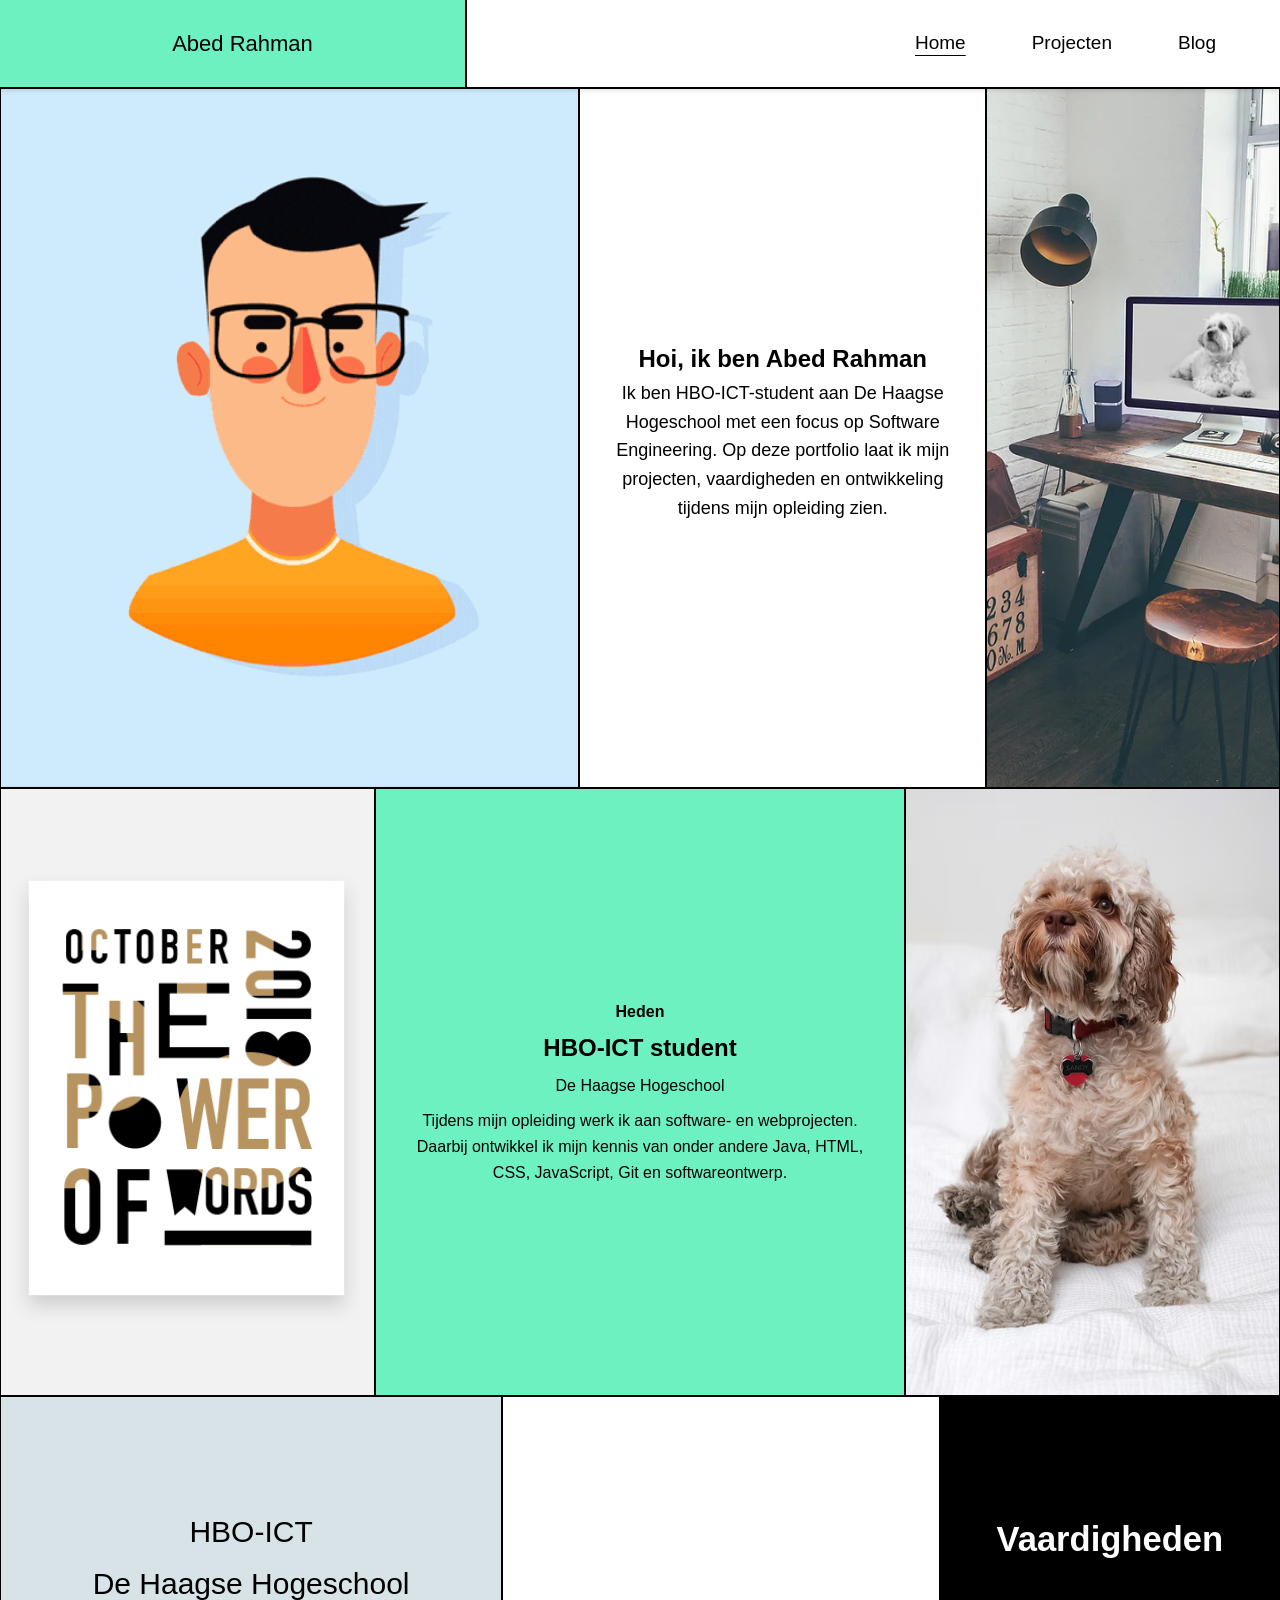
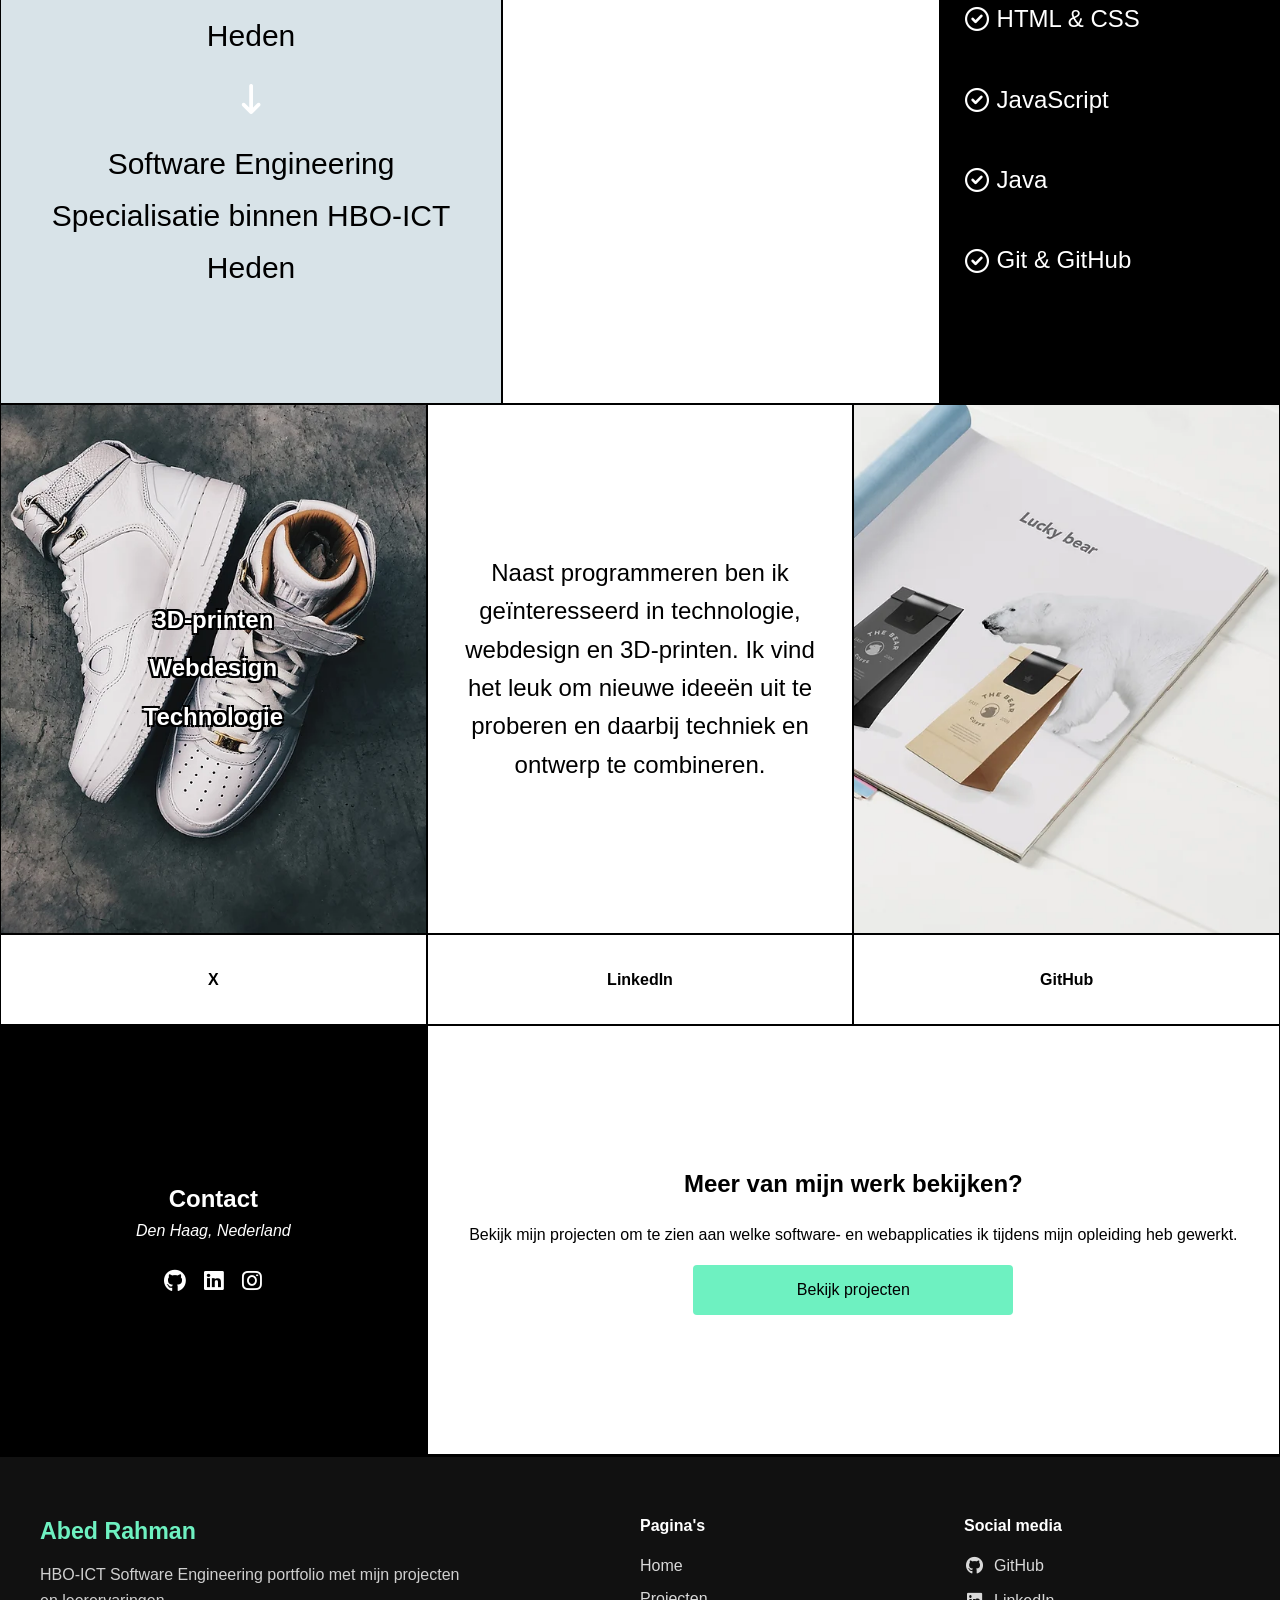
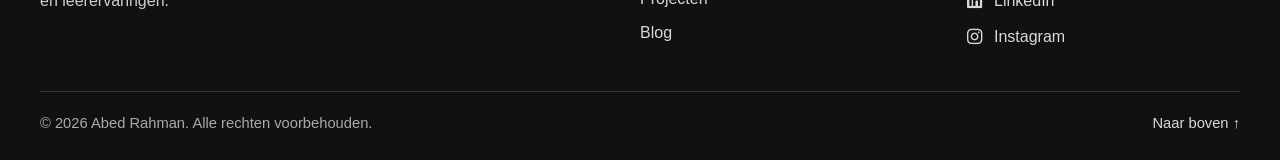
==== index.html @ 831e6f04 "projecten toegevoegd, css aanpassen" ====
<!DOCTYPE html>
<html lang="nl">
<head>
    <meta charset="utf-8">
    <meta name="viewport" content="width=device-width, initial-scale=1.0">
    <meta name="description" content="Portfolio van HBO-ICT Software Engineering student Abed Rahman">
    <link href="assets/style.css" rel="stylesheet">
    <link href="https://cdnjs.cloudflare.com/ajax/libs/font-awesome/6.0.0/css/all.min.css" rel="stylesheet">
    <link href="img/letter-a.png" rel="icon" type="image/png">
    <title>Abed Rahman | Portfolio</title>
</head>
<body id="top">
<header>
    <nav class="topnav" id="myTopnav">
        <div class="home">
            <a aria-label="Homepagina van Abed Rahman" class="active" href="index.html">Abed Rahman</a>
        </div>
        <div class="nav-links" id="main-navigation">
            <a aria-current="page" href="index.html">Home</a>
            
            <a href="projects.html">Projecten</a>
            <a href="blog.html">Blog</a>
        </div>
        <button aria-controls="main-navigation" aria-expanded="false" aria-label="Navigatiemenu openen" class="icon" type="button">
            <i class="fa fa-bars" aria-hidden="true"></i>
        </button>
    </nav>
</header>

<main>
    <section class="box-container">
        <div class="box box1">
            <img class="box-image" alt="Geanimeerde profielfoto van Abed Rahman" src="img/cv-main-photo.gif">
        </div>
        <div class="box box2">
            <div class="intro-text">
                <h1>Hoi, ik ben Abed Rahman</h1>
                <p class="text-cv">Ik ben HBO-ICT-student aan De Haagse Hogeschool met een focus op Software Engineering. Op deze portfolio laat ik mijn projecten, vaardigheden en ontwikkeling tijdens mijn opleiding zien.</p>
            </div>
        </div>
        <div class="box box3">
            <img class="box-image" alt="Werkplek met bureau en computer" src="img/deskcv.webp">
        </div>
    </section>

    <section class="box-container">
        <h2 class="visually-hidden">Studie en ervaring</h2>
        <div class="box box4">
            <img class="box-image" alt="Geanimeerde visual van mijn portfolio" src="img/gifcv.gif">
        </div>
        <article class="box box5">
            <div class="experience-content">
                <div class="box5-experience">
                    <div class="box5-experience-content">
                        <p class="experience-year">Heden</p>
                        <h2>HBO-ICT student</h2>
                        <p class="experience-company">De Haagse Hogeschool</p>
                        <p>Tijdens mijn opleiding werk ik aan software- en webprojecten. Daarbij ontwikkel ik mijn kennis van onder andere Java, HTML, CSS, JavaScript, Git en softwareontwerp.</p>
                    </div>
                </div>
            </div>
        </article>
        <div class="box box6">
            <img class="box-image" alt="Foto van een auto" src="img/hondcv.avif">
        </div>
    </section>

    <section class="box-container">
        <div class="box box7">
            <div class="education-content">
                <div class="education-item">
                    <span class="degree">HBO-ICT</span>
                    <span class="university">De Haagse Hogeschool</span>
                    <span class="date">Heden</span>
                </div>
                <div class="education-arrow">
                    <i class="fa-solid fa-arrow-down-long" aria-hidden="true"></i>
                </div>
                <div class="education-item">
                    <span class="degree">Software Engineering</span>
                    <span class="university">Specialisatie binnen HBO-ICT</span>
                    <span class="date">Heden</span>
                </div>
            </div>
        </div>
        <div class="box box8">
            <div class="parallax-image"></div>
        </div>
        <div class="box box9" id="Skills">
            <div class="skills-content">
                <h2 class="h1skills">Vaardigheden</h2>
                <span class="icon-text"><i class="fa-regular fa-circle-check" aria-hidden="true"></i><span>HTML &amp; CSS</span></span>
                <span class="icon-text"><i class="fa-regular fa-circle-check" aria-hidden="true"></i><span>JavaScript</span></span>
                <span class="icon-text"><i class="fa-regular fa-circle-check" aria-hidden="true"></i><span>Java</span></span>
                <span class="icon-text"><i class="fa-regular fa-circle-check" aria-hidden="true"></i><span>Git &amp; GitHub</span></span>
            </div>
        </div>
    </section>

    <section class="box-container">
        <h2 class="visually-hidden">Interesses</h2>
        <div class="box box10">
            <img class="box-image" alt="Foto van een sneaker" src="img/airforcecv2.jpg">
            <div class="Hobby-overlay">
                <div class="Hobby">3D-printen</div>
                <div class="Hobby">Webdesign</div>
                <div class="Hobby">Technologie</div>
            </div>
        </div>
        <div class="box box11" id="Interesses">
            <div class="portfolio-content">
                <div class="contact-box">
                    <p>Naast programmeren ben ik geïnteresseerd in technologie, webdesign en 3D-printen. Ik vind het leuk om nieuwe ideeën uit te proberen en daarbij techniek en ontwerp te combineren.</p>
                </div>
            </div>
        </div>
        <div class="box box12">
            <img class="box-image" alt="Illustratie van een beer" src="img/luckybearcv.webp">
        </div>
    </section>

    <nav class="box-container social-boxes" aria-label="Social media">
        <a aria-label="X-profiel" class="box box13" href="https://x.com/">X</a>
        <a aria-label="LinkedIn-profiel" class="box box14" href="https://linkedin.com/">LinkedIn</a>
        <a aria-label="GitHub-profiel" class="box box15" href="https://github.com/">GitHub</a>
    </nav>

    <section class="box-container" id="Contact">
        <h2 class="visually-hidden">Contact</h2>
        <div class="box box16">
            <div class="contact-info">
                <h2>Contact</h2>
                <address>
                    Den Haag, Nederland
                </address>
                <div class="social-icons">
                    <a aria-label="GitHub" href="https://github.com/"><i class="fab fa-github" aria-hidden="true"></i></a>
                    <a aria-label="LinkedIn" href="https://linkedin.com/"><i class="fab fa-linkedin" aria-hidden="true"></i></a>
                    <a aria-label="Instagram" href="https://instagram.com/"><i class="fab fa-instagram" aria-hidden="true"></i></a>
                </div>
            </div>
        </div>
        <div class="box box17">
            <div class="contact-cta">
                <h2>Meer van mijn werk bekijken?</h2>
                <p>Bekijk mijn projecten om te zien aan welke software- en webapplicaties ik tijdens mijn opleiding heb gewerkt.</p>
                <a class="submit-btn contact-link" href="projects.html">Bekijk projecten</a>
            </div>
        </div>
    </section>
</main>

<button aria-label="Naar boven" class="back-to-top">
    <i class="fas fa-arrow-up" aria-hidden="true"></i>
</button>

<footer class="site-footer">
    <div class="footer-inner">
        <div class="footer-brand">
            <a class="footer-logo" href="index.html">Abed Rahman</a>
            <p>HBO-ICT Software Engineering portfolio met mijn projecten en leerervaringen.</p>
        </div>
        <nav class="footer-nav" aria-label="Footernavigatie">
            <h2>Pagina's</h2>
            <ul>
                <li><a href="index.html">Home</a></li>
                
                <li><a href="projects.html">Projecten</a></li>
                <li><a href="blog.html">Blog</a></li>
            </ul>
        </nav>
        <div class="footer-social">
            <h2>Social media</h2>
            <div class="footer-social-links">
                <a href="https://github.com/" target="_blank" rel="noopener noreferrer" aria-label="GitHub"><i class="fab fa-github" aria-hidden="true"></i><span>GitHub</span></a>
                <a href="https://linkedin.com/" target="_blank" rel="noopener noreferrer" aria-label="LinkedIn"><i class="fab fa-linkedin" aria-hidden="true"></i><span>LinkedIn</span></a>
                <a href="https://instagram.com/" target="_blank" rel="noopener noreferrer" aria-label="Instagram"><i class="fab fa-instagram" aria-hidden="true"></i><span>Instagram</span></a>
            </div>
        </div>
    </div>
    <div class="footer-bottom">
        <p>© 2026 Abed Rahman. Alle rechten voorbehouden.</p>
        <a href="#top">Naar boven ↑</a>
    </div>
</footer>

<script src="assets/js/cv.js"></script>
</body>
</html>
---- assets/style.css ----
/* Basis lijn 16
2. navigatie lijn 81
3. box layout lijn 153 
4. Homepage onderdelen lijn 296
5. Projecten lijn 491
6. Blog lijn 592
7. Terug naar boven lijn 636
8. Footer lijn 651
9. Responsive - laptops lijn 754
10. Responsive - klein desktop/tablet lijn 863
11. Responsive - tablet lijn 783
12. Responsive - telefoons lijn 960
*/


/* Basis */
:root {
    --accent: #6ef1c1;
    --accent-hover: #5dd1a5;
    --black: #000;
    --white: #fff;
    --light-gray: #f5f5f5;
    --blue-gray: #d8e3e8;
    --footer-bg: #111;
}

* {
    box-sizing: border-box;
    margin: 0;
    padding: 0;
}

html {
    scroll-behavior: smooth;
}

body {
    width: 100%;
    min-width: 0;
    max-width: 100%;
    overflow-x: hidden;
    font-family: Arial, Helvetica, sans-serif;
    line-height: 1.6;
    color: var(--black);
}

main {
    max-width: 100%;
    padding-top: 75px;
}

img,
video,
iframe,
svg {
    max-width: 100%;
}

p,
h1,
h2,
h3,
a,
span,
li {
    overflow-wrap: anywhere;
}

.visually-hidden {
    position: absolute;
    width: 1px;
    height: 1px;
    padding: 0;
    margin: -1px;
    overflow: hidden;
    clip: rect(0, 0, 0, 0);
    white-space: nowrap;
    border: 0;
}

/* 2. Navigatie */

.topnav {
    position: fixed;
    z-index: 1000;
    display: flex;
    align-items: center;
    width: 100%;
    max-width: 100%;
    padding-right: 31px;
    background-color: var(--white);
    border-bottom: 2px solid var(--black);
    box-shadow: 0 2px 4px rgb(0 0 0 / 10%);
    transition: transform 0.3s ease-in-out;
}

.nav-hidden {
    transform: translateY(-100%);
}

.home {
    display: flex;
    align-items: center;
    justify-content: center;
    width: 467px;
    height: 100%;
    padding: 26px 23px;
    background-color: var(--accent);
    border-right: 2px solid var(--black);
    font-size: 22px;
}

.home a {
    padding-left: 20px;
    color: var(--black);
    text-decoration: none;
}

.nav-links {
    display: flex;
    align-items: center;
    min-width: 0;
    margin-left: auto;
}

.nav-links a {
    padding: 28px 33px;
    color: var(--black);
    font-size: 19px;
    text-decoration: none;
    transition: background-color 0.3s ease;
}

.nav-links a:hover {
    background-color: #ddd;
}

.topnav a[aria-current="page"] {
    text-decoration: underline;
    text-underline-offset: 6px;
}

.icon {
    display: none;
    padding: 14px 20px;
    background: transparent;
    border: 0;
    color: var(--black);
    cursor: pointer;
    font-size: 20px;
}

/* 3. Box-layout homepage */

.box-container {
    display: flex;
    width: 100%;
    max-width: 100%;
    margin: 0;
    padding: 0;
}

.box-container > * {
    min-width: 0;
}

.box {
    display: flex;
    align-items: center;
    justify-content: center;
    overflow: hidden;
    padding: 0;
    border: 1px solid var(--black);
    font-size: 16px;
}

.box-image {
    display: block;
    width: 100%;
    height: 100%;
    object-fit: cover;
}

.box1 {
    width: 77%;
    height: 713px;
}

.box2 {
    width: 54%;
    height: 713px;
    flex-direction: column;
    text-align: center;
    background-color: var(--white);
}

.box3 {
    width: 39%;
    height: 713px;
}

.box4 {
    width: 39%;
    height: 608px;
}

.box5 {
    width: 55%;
    height: 608px;
    margin: 0;
    background-color: var(--accent);
}

.box6 {
    width: 39%;
    height: 608px;
}

.box7 {
    width: 62%;
    height: 608px;
    background-color: var(--blue-gray);
}

.box8 {
    position: relative;
    width: 54%;
    height: 608px;
    background-color: transparent;
}

.box9 {
    width: 42%;
    height: 608px;
    background-color: var(--black);
}

.box10,
.box11,
.box12 {
    width: 34%;
    height: 530px;
}

.box10 {
    position: relative;
}

.box11,
.box14,
.box15,
.box17 {
    background-color: var(--white);
}

.box13,
.box14,
.box15 {
    width: 34%;
    height: 91px;
    color: var(--black);
    cursor: pointer;
    font-weight: 700;
    text-decoration: none;
    transition: background-color 0.3s ease;
}

.box13:hover,
.box14:hover,
.box15:hover {
    background-color: #f0f0f0;
}

.box16 {
    width: 34%;
    height: 430px;
    background-color: var(--black);
    color: var(--white);
}

.box17 {
    width: 68%;
    height: 430px;
}

.intro-text {
    width: 100%;
    padding: 24px;
    text-align: center;
}

.text-cv {
    font-size: 1.125rem;
}

/* 4. Homepage onderdelen*/

.experience-content {
    width: 100%;
    height: 100%;
}

.box5-experience {
    display: flex;
    align-items: center;
    justify-content: center;
    width: 100%;
    height: 100%;
    text-align: center;
}

.box5-experience-content {
    display: flex;
    flex-direction: column;
    justify-content: center;
    width: 100%;
    height: 100%;
    padding: 32px;
}

.experience-year {
    margin-bottom: 5px;
    font-size: 20px;
    font-weight: 700;
}

.box5-experience-content h2 {
    margin-bottom: 5px;
    font-size: 24px;
}

.experience-company {
    margin-bottom: 10px;
    font-size: 18px;
}

.box5-experience-content p {
    font-size: 16px;
}

.education-content {
    display: flex;
    flex-direction: column;
    align-items: center;
    gap: 16px;
    padding: 24px;
    font-size: 30px;
}

.education-item {
    display: flex;
    flex-direction: column;
    gap: 4px;
    color: var(--black);
    text-align: center;
}

.education-arrow {
    color: var(--white);
    font-size: 30px;
}

.parallax-image {
    position: absolute;
    inset: 0;
    width: 100%;
    height: 100%;
    background-image: url("https://static.wixstatic.com/media/dc5d5711b3924fa697781873af51c84b.jpg/v1/fill/w_640,h_1554,al_c,q_85,usm_0.66_1.00_0.01,enc_avif,quality_auto/dc5d5711b3924fa697781873af51c84b.jpg");
    background-position: center;
    background-size: cover;
    background-repeat: no-repeat;
    background-attachment: fixed;
}

.skills-content {
    display: flex;
    flex-direction: column;
    align-items: flex-start;
    justify-content: center;
    gap: 42px;
    width: min(calc(100% - 48px), 360px);
    margin: 0 auto;
    color: var(--white);
    font-size: 24px;
}

.h1skills {
    width: 100%;
    color: var(--white);
    font-size: clamp(2rem, 2.7vw, 3rem);
    line-height: 1.1;
    text-align: center;
    white-space: nowrap;
}

.icon-text {
    display: inline-flex;
    align-items: center;
    gap: 8px;
    color: var(--white);
}

.Hobby-overlay {
    position: absolute;
    top: 50%;
    left: 50%;
    transform: translate(-50%, -50%);
    color: var(--white);
    font-size: 1.5em;
    font-weight: 700;
    text-align: center;
    text-shadow:
        -2px -2px 0 var(--black),
        2px -2px 0 var(--black),
        -2px 2px 0 var(--black),
        2px 2px 0 var(--black);
}

.Hobby {
    margin: 10px 0;
    font-weight: 700;
}

.contact-box {
    width: fit-content;
    max-width: 100%;
    margin: auto;
    padding: 20px;
    color: var(--black);
    border-radius: 8px;
    font-size: 24px;
    text-align: center;
}

.contact-info {
    padding: 24px;
    text-align: center;
}

.social-icons {
    display: flex;
    justify-content: center;
    gap: 18px;
    margin-top: 20px;
}

.social-icons a {
    color: var(--white);
    font-size: 1.4rem;
}

.social-boxes {
    display: flex;
}

.contact-cta {
    display: flex;
    flex-direction: column;
    align-items: center;
    justify-content: center;
    gap: 18px;
    height: 100%;
    padding: 32px;
    text-align: center;
}

.submit-btn,
.contact-button {
    display: inline-block;
    padding: 12px 20px;
    background-color: var(--accent);
    border: 0;
    border-radius: 4px;
    color: var(--black);
    cursor: pointer;
    text-decoration: none;
    transition: background-color 0.3s ease;
}

.submit-btn:hover,
.contact-button:hover {
    background-color: var(--accent-hover);
}

.contact-link {
    width: 100%;
    max-width: 320px;
    text-align: center;
}

/* 5. Projecten*/

.project-hero {
    width: 100%;
    height: 400px;
    background-color: var(--accent);
}

.project-hero-content {
    padding: 20px;
    text-align: center;
}

.project-hero-content h1 {
    margin-bottom: 20px;
    font-size: 2.5em;
}

.project-hero-content p {
    max-width: 800px;
    margin: 0 auto;
    font-size: 1.2em;
}

.projects-grid {
    display: grid;
    grid-template-columns: repeat(3, minmax(0, 1fr));
    gap: 20px;
    width: 100%;
    padding: 40px;
}

.projects-grid > * {
    min-width: 0;
}

.project-card {
    position: relative;
    overflow: hidden;
    border: 1px solid var(--black);
    border-radius: 10px;
    transition: transform 0.3s ease, box-shadow 0.3s ease;
}

.project-card img {
    display: block;
    width: 100%;
    aspect-ratio: 4 / 3;
    object-fit: contain;
    object-position: center;
    background-color: var(--light-gray);
}

.project-details {
    position: absolute;
    right: 0;
    bottom: -100%;
    left: 0;
    padding: 20px;
    background-color: rgb(0 0 0 / 80%);
    color: var(--white);
    transition: bottom 0.3s ease;
}

.project-card:hover .project-details {
    bottom: 0;
}

.project-card:hover {
    transform: translateY(-10px);
    box-shadow: 0 10px 20px rgb(0 0 0 / 20%);
}

.project-cta-section {
    background-color: var(--light-gray);
}

.project-cta {
    width: 100%;
    padding: 40px;
    text-align: center;
}

.project-cta p {
    max-width: 600px;
    margin: 20px auto;
}

.project-cta .contact-button {
    margin: 10px;
    padding: 15px 30px;
    background-color: var(--black);
    color: var(--white);
    border-radius: 5px;
}

.project-cta .contact-button:hover {
    background-color: var(--accent);
    color: var(--black);
}

/* 6. Blog */

.blog-hero {
    width: 45%;
}

.blog-hero-image {
    width: 55%;
}

.blog-row {
    align-items: stretch;
}

.blog-box {
    display: flex;
    flex-direction: column;
    justify-content: center;
    gap: 18px;
    width: 50%;
    min-height: 420px;
    padding: 48px 34px;
    background: var(--white);
    border: 1px solid var(--black);
}

.blog-box-green {
    background: var(--accent);
}

.blog-box-dark {
    background: var(--black);
    color: var(--white);
}

.blog-box h2 {
    font-size: 28px;
    line-height: 1.15;
}

.blog-box time {
    font-weight: 700;
}

/* 7. Terug naar boven */

.back-to-top {
    position: fixed;
    right: 20px;
    bottom: 20px;
    z-index: 999;
    display: none;
    padding: 15px;
    background: var(--accent);
    border: 2px solid var(--black);
    border-radius: 50%;
    cursor: pointer;
}

/* 8. Footer */

.site-footer {
    max-width: 100%;
    padding: 0;
    background: var(--footer-bg);
    border-top: 2px solid var(--black);
    color: var(--white);
    text-align: left;
}

.footer-inner {
    display: grid;
    grid-template-columns: minmax(0, 2fr) minmax(140px, 1fr) minmax(180px, 1fr);
    gap: 48px;
    width: min(1200px, calc(100% - 48px));
    margin: 0 auto;
    padding: 56px 0 42px;
}

.footer-inner > * {
    min-width: 0;
}

.footer-brand {
    max-width: 440px;
}

.footer-logo {
    display: inline-block;
    margin-bottom: 12px;
    color: var(--accent);
    font-size: 1.45rem;
    font-weight: 700;
    text-decoration: none;
}

.footer-brand p {
    color: #cfcfcf;
}

.footer-nav h2,
.footer-social h2 {
    margin-bottom: 14px;
    color: var(--white);
    font-size: 1rem;
}

.footer-nav ul {
    display: grid;
    gap: 8px;
    margin: 0;
    padding: 0;
    list-style: none;
}

.footer-nav a,
.footer-social-links a,
.footer-bottom a {
    color: #d9d9d9;
    text-decoration: none;
}

.footer-nav a:hover,
.footer-nav a:focus-visible,
.footer-social-links a:hover,
.footer-social-links a:focus-visible,
.footer-bottom a:hover,
.footer-bottom a:focus-visible {
    color: var(--accent);
}

.footer-social-links {
    display: grid;
    gap: 10px;
}

.footer-social-links a {
    display: inline-flex;
    align-items: center;
    gap: 10px;
    width: fit-content;
}

.footer-social-links i {
    width: 20px;
    font-size: 1.1rem;
    text-align: center;
}

.footer-bottom {
    display: flex;
    align-items: center;
    justify-content: space-between;
    gap: 20px;
    width: min(1200px, calc(100% - 48px));
    margin: 0 auto;
    padding: 20px 0 24px;
    border-top: 1px solid #333;
    color: #aaa;
    font-size: 0.92rem;
}

/* 9. Responsive - laptops */

@media screen and (max-width: 1200px) {
    .home {
        width: 320px;
    }

    .home a {
        padding-left: 0;
    }

    .nav-links a {
        padding: 28px 20px;
    }

    .education-content {
        font-size: 24px;
    }

    .skills-content {
        gap: 34px;
        font-size: 21px;
    }

    .contact-box {
        font-size: 20px;
    }
}

/* 10. Responsive - klein desktop/tablet */

@media screen and (max-width: 1050px) {
    .topnav {
        padding-right: 0;
    }

    .home {
        width: auto;
        min-width: 210px;
    }

    .nav-links {
        display: none;
    }

    .icon {
        display: block;
        margin-left: auto;
        padding: 22px 24px;
    }

    .nav-links.responsive {
        position: absolute;
        top: 100%;
        right: 0;
        left: 0;
        display: flex;
        flex-direction: column;
        align-items: stretch;
        max-height: calc(100vh - 74px);
        overflow-y: auto;
        background-color: var(--white);
        border-bottom: 2px solid var(--black);
        box-shadow: 0 8px 18px rgb(0 0 0 / 12%);
    }

    .nav-links.responsive a {
        display: block;
        width: 100%;
        padding: 15px 24px;
        text-align: left;
    }

    .box1,
    .box2,
    .box3 {
        height: 590px;
    }

    .box4,
    .box5,
    .box6,
    .box7,
    .box8,
    .box9 {
        height: 500px;
    }

    .box10,
    .box11,
    .box12 {
        height: 450px;
    }

    .parallax-image {
        background-attachment: scroll;
    }

    .projects-grid {
        grid-template-columns: repeat(2, minmax(0, 1fr));
        padding: 32px;
    }

    .footer-inner {
        grid-template-columns: 1.5fr 1fr 1fr;
        gap: 32px;
    }
}

/* 11. Responsive - tablet */

@media screen and (max-width: 768px) {
    main {
        padding-top: 74px;
    }

    .home {
        min-width: 0;
        padding: 22px 18px;
        font-size: 19px;
    }

    .home a {
        white-space: nowrap;
    }

    .box-container {
        flex-direction: column;
    }

    .box,
    .blog-hero,
    .blog-hero-image,
    .blog-box {
        width: 100% !important;
        max-width: 100%;
        height: auto !important;
        min-height: 260px;
    }

    .box1,
    .box3,
    .box4,
    .box6,
    .box8,
    .box10,
    .box12,
    .blog-hero-image {
        min-height: 360px;
    }

    .box2,
    .box5,
    .box7,
    .box9,
    .box11,
    .box16,
    .box17,
    .blog-box {
        padding: 32px 22px;
    }

    .education-content {
        padding: 24px 16px;
        font-size: 22px;
    }

    .skills-content {
        gap: 24px;
        font-size: 20px;
    }

    .projects-grid {
        grid-template-columns: 1fr;
        padding: 22px;
    }

    .project-details {
        position: static;
        background: var(--footer-bg);
    }

    .project-card:hover {
        transform: none;
    }

    .blog-box {
        min-height: 280px;
    }

    .footer-inner {
        grid-template-columns: repeat(2, minmax(0, 1fr));
        gap: 34px 28px;
        width: min(calc(100% - 32px), 720px);
        padding-top: 42px;
    }

    .footer-brand {
        grid-column: 1 / -1;
    }

    .footer-bottom {
        width: min(calc(100% - 32px), 720px);
    }
}

/* 12. Responsive - telefoons */

@media screen and (max-width: 540px) {
    .topnav {
        min-height: 66px;
    }

    .home {
        padding: 18px 14px;
        border-right-width: 1px;
        font-size: 17px;
    }

    .icon {
        padding: 18px;
    }

    main {
        padding-top: 66px;
    }

    .intro-text,
    .text-cv {
        width: 100%;
        padding-inline: 4px;
    }

    .text-cv {
        font-size: 1rem;
    }

    .box1,
    .box3,
    .box4,
    .box6,
    .box8,
    .box10,
    .box12,
    .blog-hero-image {
        min-height: 300px;
    }

    .box13,
    .box14,
    .box15 {
        min-height: 72px;
    }

    .contact-box {
        padding: 6px;
        font-size: 18px;
    }

    .Hobby-overlay {
        width: calc(100% - 32px);
        font-size: 1.15rem;
    }

    .project-hero {
        min-height: 300px;
    }

    .footer-inner {
        grid-template-columns: 1fr;
        gap: 28px;
    }

    .footer-brand {
        grid-column: auto;
    }

    .footer-bottom {
        flex-direction: column;
        align-items: flex-start;
        gap: 8px;
    }
}

@media screen and (max-width: 380px) {
    .home {
        padding-inline: 10px;
        font-size: 15px;
    }

    .icon {
        padding-inline: 14px;
    }

    .box2,
    .box5,
    .box7,
    .box9,
    .box11,
    .box16,
    .box17,
    .blog-box {
        padding: 24px 16px;
    }

    .footer-inner,
    .footer-bottom {
        width: calc(100% - 24px);
    }
}
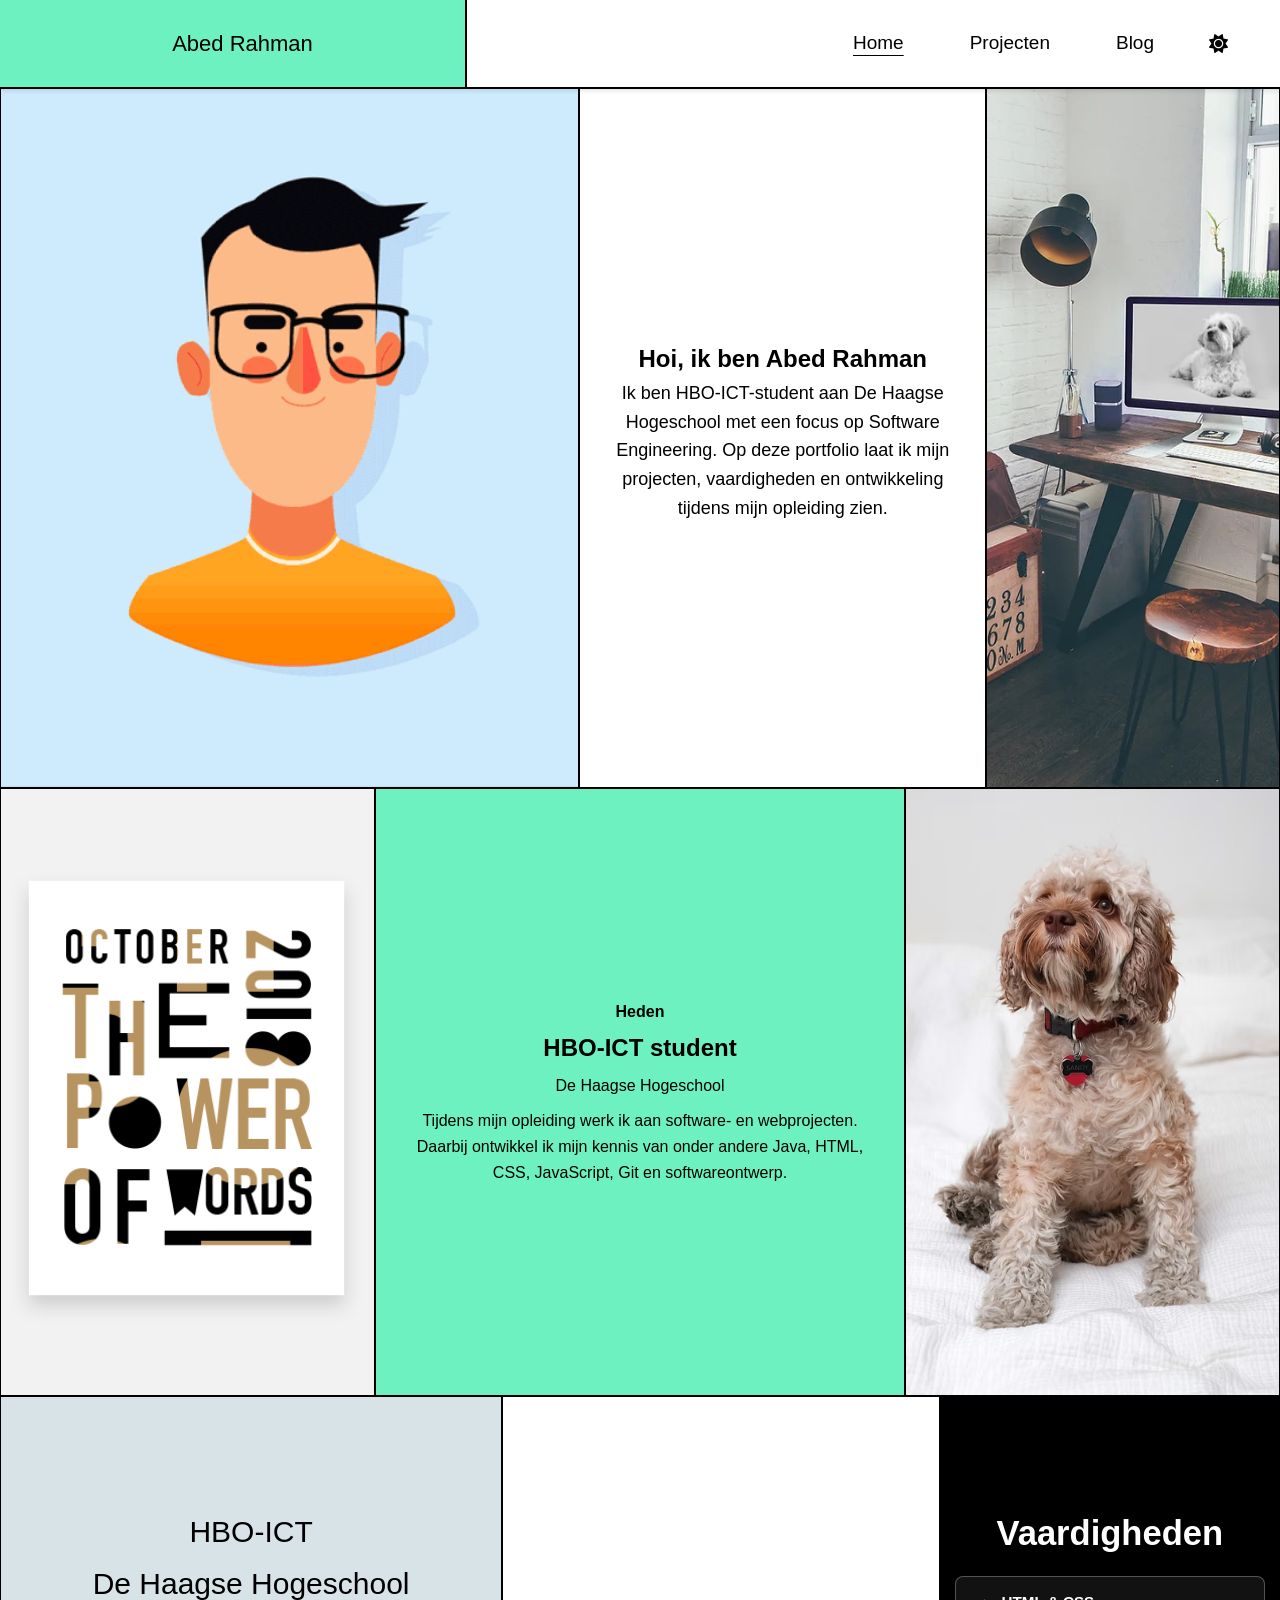
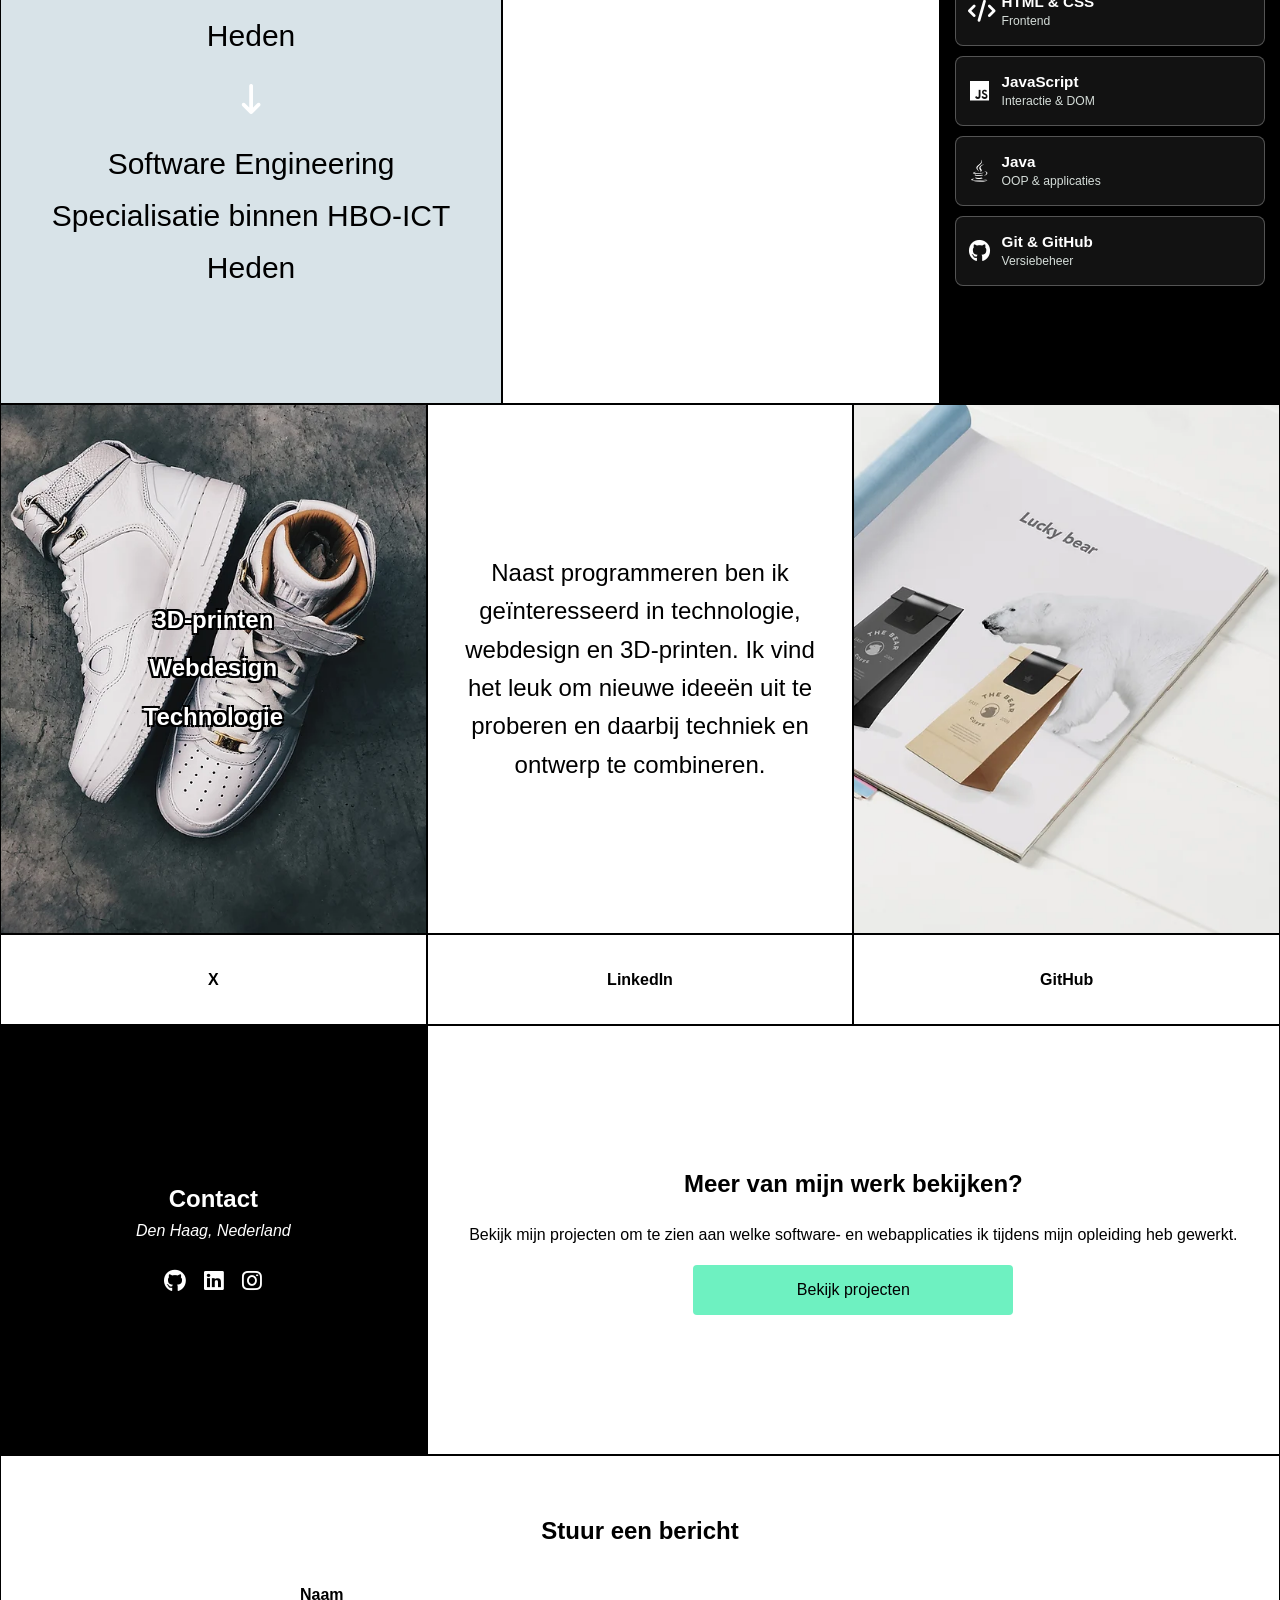
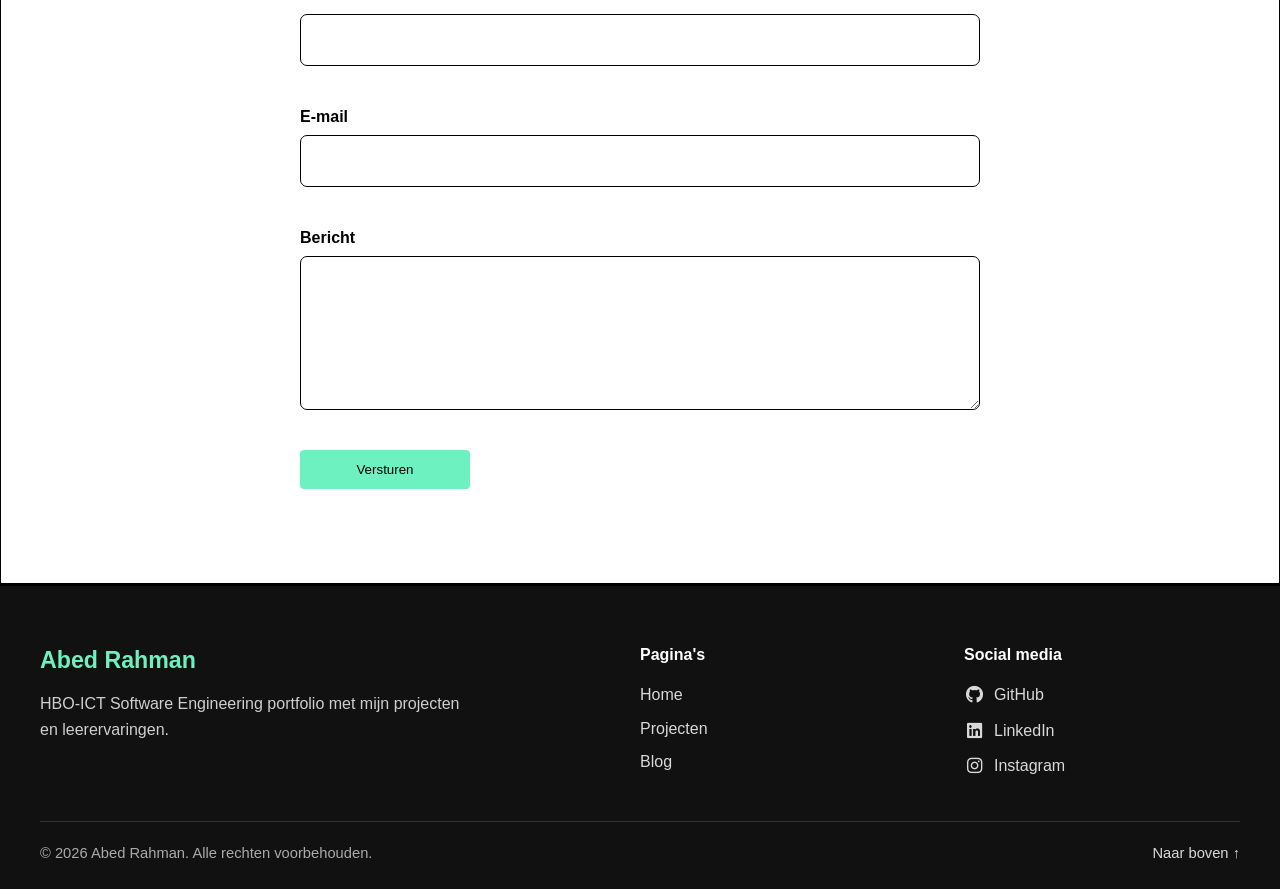
==== commit 135dbd17: "dynamisch gemaakt, DOM, api + fetch, contact formulier en filter toegevoegd" ====
--- a/index.html
+++ b/index.html
@@ -1,189 +1,385 @@
 <!DOCTYPE html>
 <html lang="nl">
-<head>
-    <meta charset="utf-8">
-    <meta name="viewport" content="width=device-width, initial-scale=1.0">
-    <meta name="description" content="Portfolio van HBO-ICT Software Engineering student Abed Rahman">
-    <link href="assets/style.css" rel="stylesheet">
-    <link href="https://cdnjs.cloudflare.com/ajax/libs/font-awesome/6.0.0/css/all.min.css" rel="stylesheet">
-    <link href="img/letter-a.png" rel="icon" type="image/png">
-    <title>Abed Rahman | Portfolio</title>
-</head>
-<body id="top">
-<header>
-    <nav class="topnav" id="myTopnav">
-        <div class="home">
-            <a aria-label="Homepagina van Abed Rahman" class="active" href="index.html">Abed Rahman</a>
+ <head>
+  <meta charset="utf-8">
+  <meta content="width=device-width, initial-scale=1.0" name="viewport">
+  <meta content="Portfolio van HBO-ICT Software Engineering student Abed Rahman" name="description">
+  <link href="assets/style.css" rel="stylesheet">
+  <link href="https://cdnjs.cloudflare.com/ajax/libs/font-awesome/6.0.0/css/all.min.css" rel="stylesheet">
+  <link href="img/letter-a.png" rel="icon" type="image/png">
+  <title>
+   Abed Rahman | Portfolio
+  </title>
+ </head>
+ <body id="top">
+  <header>
+   <nav class="topnav" id="myTopnav">
+    <div class="home">
+     <a aria-label="Homepagina van Abed Rahman" class="active" href="index.html">
+      Abed Rahman
+     </a>
+    </div>
+    <div class="nav-links" id="main-navigation">
+     <a aria-current="page" href="index.html">
+      Home
+     </a>
+     <a href="projects.html">
+      Projecten
+     </a>
+     <a href="blog.html">
+      Blog
+     </a>
+    </div>
+    <div class="theme-control">
+     <button aria-controls="theme-menu" aria-expanded="false" aria-label="Thema kiezen" class="theme-toggle" id="theme-toggle" type="button">
+      <i aria-hidden="true" class="fa-solid fa-circle-half-stroke" id="theme-icon">
+      </i>
+     </button>
+     <div aria-label="Thema kiezen" class="theme-menu" id="theme-menu" role="group">
+      <p class="theme-menu-title">
+       Thema
+      </p>
+      <button aria-pressed="true" class="theme-option active" data-theme="automatic" type="button">
+       Automatisch
+      </button>
+      <p aria-live="polite" class="theme-sun-times" id="sun-status">
+       Zondata laden...
+      </p>
+      <button aria-pressed="false" class="theme-option" data-theme="light" type="button">
+       Licht
+      </button>
+      <button aria-pressed="false" class="theme-option" data-theme="dark" type="button">
+       Donker
+      </button>
+     </div>
+    </div>
+    <button aria-controls="main-navigation" aria-expanded="false" aria-label="Navigatiemenu openen" class="icon" type="button">
+     <i aria-hidden="true" class="fa fa-bars">
+     </i>
+    </button>
+   </nav>
+  </header>
+  <main>
+   <section class="box-container">
+    <div class="box box1">
+     <img alt="Geanimeerde profielfoto van Abed Rahman" class="box-image" src="img/cv-main-photo.gif">
+    </div>
+    <div class="box box2">
+     <div class="intro-text">
+      <h1>
+       Hoi, ik ben Abed Rahman
+      </h1>
+      <p class="text-cv">
+       Ik ben HBO-ICT-student aan De Haagse Hogeschool met een focus op Software Engineering. Op deze portfolio laat ik mijn projecten, vaardigheden en ontwikkeling tijdens mijn opleiding zien.
+      </p>
+     </div>
+    </div>
+    <div class="box box3">
+     <img alt="Werkplek met bureau en computer" class="box-image" src="img/deskcv.webp">
+    </div>
+   </section>
+   <section class="box-container">
+    <h2 class="visually-hidden">
+     Studie en ervaring
+    </h2>
+    <div class="box box4">
+     <img alt="Geanimeerde visual van mijn portfolio" class="box-image" src="img/gifcv.gif">
+    </div>
+    <article class="box box5">
+     <div class="experience-content">
+      <div class="box5-experience">
+       <div class="box5-experience-content">
+        <p class="experience-year">
+         Heden
+        </p>
+        <h2>
+         HBO-ICT student
+        </h2>
+        <p class="experience-company">
+         De Haagse Hogeschool
+        </p>
+        <p>
+         Tijdens mijn opleiding werk ik aan software- en webprojecten. Daarbij ontwikkel ik mijn kennis van onder andere Java, HTML, CSS, JavaScript, Git en softwareontwerp.
+        </p>
+       </div>
+      </div>
+     </div>
+    </article>
+    <div class="box box6">
+     <img alt="Foto van een auto" class="box-image" src="img/hondcv.avif">
+    </div>
+   </section>
+   <section class="box-container">
+    <div class="box box7">
+     <div class="education-content">
+      <div class="education-item">
+       <span class="degree">
+        HBO-ICT
+       </span>
+       <span class="university">
+        De Haagse Hogeschool
+       </span>
+       <span class="date">
+        Heden
+       </span>
+      </div>
+      <div class="education-arrow">
+       <i aria-hidden="true" class="fa-solid fa-arrow-down-long">
+       </i>
+      </div>
+      <div class="education-item">
+       <span class="degree">
+        Software Engineering
+       </span>
+       <span class="university">
+        Specialisatie binnen HBO-ICT
+       </span>
+       <span class="date">
+        Heden
+       </span>
+      </div>
+     </div>
+    </div>
+    <div class="box box8">
+     <div class="parallax-image">
+     </div>
+    </div>
+    <div class="box box9" id="Skills">
+     <div class="skills-content">
+      <h2 class="h1skills">
+       Vaardigheden
+      </h2>
+      <div class="skills-grid">
+       <div class="skill-item">
+        <i aria-hidden="true" class="fa-solid fa-code"></i>
+        <div>
+         <strong>HTML & CSS</strong>
+         <span>Frontend</span>
         </div>
-        <div class="nav-links" id="main-navigation">
-            <a aria-current="page" href="index.html">Home</a>
-            
-            <a href="projects.html">Projecten</a>
-            <a href="blog.html">Blog</a>
+       </div>
+       <div class="skill-item">
+        <i aria-hidden="true" class="fa-brands fa-js"></i>
+        <div>
+         <strong>JavaScript</strong>
+         <span>Interactie & DOM</span>
         </div>
-        <button aria-controls="main-navigation" aria-expanded="false" aria-label="Navigatiemenu openen" class="icon" type="button">
-            <i class="fa fa-bars" aria-hidden="true"></i>
-        </button>
+       </div>
+       <div class="skill-item">
+        <i aria-hidden="true" class="fa-brands fa-java"></i>
+        <div>
+         <strong>Java</strong>
+         <span>OOP & applicaties</span>
+        </div>
+       </div>
+       <div class="skill-item">
+        <i aria-hidden="true" class="fa-brands fa-github"></i>
+        <div>
+         <strong>Git & GitHub</strong>
+         <span>Versiebeheer</span>
+        </div>
+       </div>
+      </div>
+     </div>
+    </div>
+   </section>
+   <section class="box-container">
+    <h2 class="visually-hidden">
+     Interesses
+    </h2>
+    <div class="box box10">
+     <img alt="Foto van een sneaker" class="box-image" src="img/airforcecv2.jpg">
+     <div class="Hobby-overlay">
+      <div class="Hobby">
+       3D-printen
+      </div>
+      <div class="Hobby">
+       Webdesign
+      </div>
+      <div class="Hobby">
+       Technologie
+      </div>
+     </div>
+    </div>
+    <div class="box box11" id="Interesses">
+     <div class="portfolio-content">
+      <div class="contact-box">
+       <p>
+        Naast programmeren ben ik ge&iuml;nteresseerd in technologie, webdesign en 3D-printen. Ik vind het leuk om nieuwe idee&euml;n uit te proberen en daarbij techniek en ontwerp te combineren.
+       </p>
+      </div>
+     </div>
+    </div>
+    <div class="box box12">
+     <img alt="Illustratie van een beer" class="box-image" src="img/luckybearcv.webp">
+    </div>
+   </section>
+   <nav aria-label="Social media" class="box-container social-boxes">
+    <a aria-label="X-profiel" class="box box13" href="https://x.com/">
+     X
+    </a>
+    <a aria-label="LinkedIn-profiel" class="box box14" href="https://linkedin.com/">
+     LinkedIn
+    </a>
+    <a aria-label="GitHub-profiel" class="box box15" href="https://github.com/AbedRNDD">
+     GitHub
+    </a>
+   </nav>
+   <section class="box-container" id="Contact">
+    <h2 class="visually-hidden">
+     Contact
+    </h2>
+    <div class="box box16">
+     <div class="contact-info">
+      <h2>
+       Contact
+      </h2>
+      <address>
+       Den Haag, Nederland
+      </address>
+      <div class="social-icons">
+       <a aria-label="GitHub" href="https://github.com/AbedRNDD">
+        <i aria-hidden="true" class="fab fa-github">
+        </i>
+       </a>
+       <a aria-label="LinkedIn" href="https://linkedin.com/">
+        <i aria-hidden="true" class="fab fa-linkedin">
+        </i>
+       </a>
+       <a aria-label="Instagram" href="https://instagram.com/">
+        <i aria-hidden="true" class="fab fa-instagram">
+        </i>
+       </a>
+      </div>
+     </div>
+    </div>
+    <div class="box box17">
+     <div class="contact-cta">
+      <h2>
+       Meer van mijn werk bekijken?
+      </h2>
+      <p>
+       Bekijk mijn projecten om te zien aan welke software- en webapplicaties ik tijdens mijn opleiding heb gewerkt.
+      </p>
+      <a class="submit-btn contact-link" href="projects.html">
+       Bekijk projecten
+      </a>
+     </div>
+    </div>
+   </section>
+   <section class="box-container contact-form-section" aria-labelledby="contact-form-title">
+    <div class="box contact-form-box">
+     <div class="contact-form-container">
+      <h2 id="contact-form-title">
+       Stuur een bericht
+      </h2>
+      <form id="contact-form" novalidate>
+       <label for="name">
+        Naam
+       </label>
+       <input aria-describedby="name-error" aria-invalid="false" id="name" minlength="2" name="name" required type="text">
+       <span class="field-error" id="name-error" role="alert">
+       </span>
+       <label for="email">
+        E-mail
+       </label>
+       <input aria-describedby="email-error" aria-invalid="false" id="email" name="email" required type="email">
+       <span class="field-error" id="email-error" role="alert">
+       </span>
+       <label for="message">
+        Bericht
+       </label>
+       <textarea aria-describedby="message-error" aria-invalid="false" id="message" minlength="10" name="message" required rows="5"></textarea>
+       <span class="field-error" id="message-error" role="alert">
+       </span>
+       <button class="submit-btn" type="submit">
+        Versturen
+       </button>
+       <div aria-live="polite" class="form-status" id="form-status">
+       </div>
+      </form>
+     </div>
+    </div>
+   </section>
+  </main>
+  <button aria-label="Naar boven" class="back-to-top">
+   <i aria-hidden="true" class="fas fa-arrow-up">
+   </i>
+  </button>
+  <footer class="site-footer">
+   <div class="footer-inner">
+    <div class="footer-brand">
+     <a class="footer-logo" href="index.html">
+      Abed Rahman
+     </a>
+     <p>
+      HBO-ICT Software Engineering portfolio met mijn projecten en leerervaringen.
+     </p>
+    </div>
+    <nav aria-label="Footernavigatie" class="footer-nav">
+     <h2>
+      Pagina's
+     </h2>
+     <ul>
+      <li>
+       <a href="index.html">
+        Home
+       </a>
+      </li>
+      <li>
+       <a href="projects.html">
+        Projecten
+       </a>
+      </li>
+      <li>
+       <a href="blog.html">
+        Blog
+       </a>
+      </li>
+     </ul>
     </nav>
-</header>
-
-<main>
-    <section class="box-container">
-        <div class="box box1">
-            <img class="box-image" alt="Geanimeerde profielfoto van Abed Rahman" src="img/cv-main-photo.gif">
-        </div>
-        <div class="box box2">
-            <div class="intro-text">
-                <h1>Hoi, ik ben Abed Rahman</h1>
-                <p class="text-cv">Ik ben HBO-ICT-student aan De Haagse Hogeschool met een focus op Software Engineering. Op deze portfolio laat ik mijn projecten, vaardigheden en ontwikkeling tijdens mijn opleiding zien.</p>
-            </div>
-        </div>
-        <div class="box box3">
-            <img class="box-image" alt="Werkplek met bureau en computer" src="img/deskcv.webp">
-        </div>
-    </section>
-
-    <section class="box-container">
-        <h2 class="visually-hidden">Studie en ervaring</h2>
-        <div class="box box4">
-            <img class="box-image" alt="Geanimeerde visual van mijn portfolio" src="img/gifcv.gif">
-        </div>
-        <article class="box box5">
-            <div class="experience-content">
-                <div class="box5-experience">
-                    <div class="box5-experience-content">
-                        <p class="experience-year">Heden</p>
-                        <h2>HBO-ICT student</h2>
-                        <p class="experience-company">De Haagse Hogeschool</p>
-                        <p>Tijdens mijn opleiding werk ik aan software- en webprojecten. Daarbij ontwikkel ik mijn kennis van onder andere Java, HTML, CSS, JavaScript, Git en softwareontwerp.</p>
-                    </div>
-                </div>
-            </div>
-        </article>
-        <div class="box box6">
-            <img class="box-image" alt="Foto van een auto" src="img/hondcv.avif">
-        </div>
-    </section>
-
-    <section class="box-container">
-        <div class="box box7">
-            <div class="education-content">
-                <div class="education-item">
-                    <span class="degree">HBO-ICT</span>
-                    <span class="university">De Haagse Hogeschool</span>
-                    <span class="date">Heden</span>
-                </div>
-                <div class="education-arrow">
-                    <i class="fa-solid fa-arrow-down-long" aria-hidden="true"></i>
-                </div>
-                <div class="education-item">
-                    <span class="degree">Software Engineering</span>
-                    <span class="university">Specialisatie binnen HBO-ICT</span>
-                    <span class="date">Heden</span>
-                </div>
-            </div>
-        </div>
-        <div class="box box8">
-            <div class="parallax-image"></div>
-        </div>
-        <div class="box box9" id="Skills">
-            <div class="skills-content">
-                <h2 class="h1skills">Vaardigheden</h2>
-                <span class="icon-text"><i class="fa-regular fa-circle-check" aria-hidden="true"></i><span>HTML &amp; CSS</span></span>
-                <span class="icon-text"><i class="fa-regular fa-circle-check" aria-hidden="true"></i><span>JavaScript</span></span>
-                <span class="icon-text"><i class="fa-regular fa-circle-check" aria-hidden="true"></i><span>Java</span></span>
-                <span class="icon-text"><i class="fa-regular fa-circle-check" aria-hidden="true"></i><span>Git &amp; GitHub</span></span>
-            </div>
-        </div>
-    </section>
-
-    <section class="box-container">
-        <h2 class="visually-hidden">Interesses</h2>
-        <div class="box box10">
-            <img class="box-image" alt="Foto van een sneaker" src="img/airforcecv2.jpg">
-            <div class="Hobby-overlay">
-                <div class="Hobby">3D-printen</div>
-                <div class="Hobby">Webdesign</div>
-                <div class="Hobby">Technologie</div>
-            </div>
-        </div>
-        <div class="box box11" id="Interesses">
-            <div class="portfolio-content">
-                <div class="contact-box">
-                    <p>Naast programmeren ben ik geïnteresseerd in technologie, webdesign en 3D-printen. Ik vind het leuk om nieuwe ideeën uit te proberen en daarbij techniek en ontwerp te combineren.</p>
-                </div>
-            </div>
-        </div>
-        <div class="box box12">
-            <img class="box-image" alt="Illustratie van een beer" src="img/luckybearcv.webp">
-        </div>
-    </section>
-
-    <nav class="box-container social-boxes" aria-label="Social media">
-        <a aria-label="X-profiel" class="box box13" href="https://x.com/">X</a>
-        <a aria-label="LinkedIn-profiel" class="box box14" href="https://linkedin.com/">LinkedIn</a>
-        <a aria-label="GitHub-profiel" class="box box15" href="https://github.com/">GitHub</a>
-    </nav>
-
-    <section class="box-container" id="Contact">
-        <h2 class="visually-hidden">Contact</h2>
-        <div class="box box16">
-            <div class="contact-info">
-                <h2>Contact</h2>
-                <address>
-                    Den Haag, Nederland
-                </address>
-                <div class="social-icons">
-                    <a aria-label="GitHub" href="https://github.com/"><i class="fab fa-github" aria-hidden="true"></i></a>
-                    <a aria-label="LinkedIn" href="https://linkedin.com/"><i class="fab fa-linkedin" aria-hidden="true"></i></a>
-                    <a aria-label="Instagram" href="https://instagram.com/"><i class="fab fa-instagram" aria-hidden="true"></i></a>
-                </div>
-            </div>
-        </div>
-        <div class="box box17">
-            <div class="contact-cta">
-                <h2>Meer van mijn werk bekijken?</h2>
-                <p>Bekijk mijn projecten om te zien aan welke software- en webapplicaties ik tijdens mijn opleiding heb gewerkt.</p>
-                <a class="submit-btn contact-link" href="projects.html">Bekijk projecten</a>
-            </div>
-        </div>
-    </section>
-</main>
-
-<button aria-label="Naar boven" class="back-to-top">
-    <i class="fas fa-arrow-up" aria-hidden="true"></i>
-</button>
-
-<footer class="site-footer">
-    <div class="footer-inner">
-        <div class="footer-brand">
-            <a class="footer-logo" href="index.html">Abed Rahman</a>
-            <p>HBO-ICT Software Engineering portfolio met mijn projecten en leerervaringen.</p>
-        </div>
-        <nav class="footer-nav" aria-label="Footernavigatie">
-            <h2>Pagina's</h2>
-            <ul>
-                <li><a href="index.html">Home</a></li>
-                
-                <li><a href="projects.html">Projecten</a></li>
-                <li><a href="blog.html">Blog</a></li>
-            </ul>
-        </nav>
-        <div class="footer-social">
-            <h2>Social media</h2>
-            <div class="footer-social-links">
-                <a href="https://github.com/" target="_blank" rel="noopener noreferrer" aria-label="GitHub"><i class="fab fa-github" aria-hidden="true"></i><span>GitHub</span></a>
-                <a href="https://linkedin.com/" target="_blank" rel="noopener noreferrer" aria-label="LinkedIn"><i class="fab fa-linkedin" aria-hidden="true"></i><span>LinkedIn</span></a>
-                <a href="https://instagram.com/" target="_blank" rel="noopener noreferrer" aria-label="Instagram"><i class="fab fa-instagram" aria-hidden="true"></i><span>Instagram</span></a>
-            </div>
-        </div>
-    </div>
-    <div class="footer-bottom">
-        <p>© 2026 Abed Rahman. Alle rechten voorbehouden.</p>
-        <a href="#top">Naar boven ↑</a>
-    </div>
-</footer>
-
-<script src="assets/js/cv.js"></script>
-</body>
+    <div class="footer-social">
+     <h2>
+      Social media
+     </h2>
+     <div class="footer-social-links">
+      <a aria-label="GitHub" href="https://github.com/AbedRNDD" rel="noopener noreferrer" target="_blank">
+       <i aria-hidden="true" class="fab fa-github">
+       </i>
+       <span>
+        GitHub
+       </span>
+      </a>
+      <a aria-label="LinkedIn" href="https://linkedin.com/" rel="noopener noreferrer" target="_blank">
+       <i aria-hidden="true" class="fab fa-linkedin">
+       </i>
+       <span>
+        LinkedIn
+       </span>
+      </a>
+      <a aria-label="Instagram" href="https://instagram.com/" rel="noopener noreferrer" target="_blank">
+       <i aria-hidden="true" class="fab fa-instagram">
+       </i>
+       <span>
+        Instagram
+       </span>
+      </a>
+     </div>
+    </div>
+   </div>
+   <div class="footer-bottom">
+    <p>
+     &copy; 2026 Abed Rahman. Alle rechten voorbehouden.
+    </p>
+    <a href="#top">
+     Naar boven &uarr;
+    </a>
+   </div>
+  </footer>
+  <script src="assets/js/cv.js">
+  </script>
+  <script src="assets/js/sun.js">
+  </script>
+  <script src="assets/js/contact.js">
+  </script>
+ </body>
 </html>
--- a/assets/style.css
+++ b/assets/style.css
@@ -148,6 +148,80 @@
     color: var(--black);
     cursor: pointer;
     font-size: 20px;
+}
+
+
+.theme-control {
+    position: relative;
+    flex: 0 0 auto;
+}
+
+.theme-toggle {
+    display: flex;
+    align-items: center;
+    justify-content: center;
+    width: 46px;
+    height: 46px;
+    margin: 0 8px;
+    background: transparent;
+    border: 1px solid transparent;
+    border-radius: 50%;
+    color: var(--black);
+    cursor: pointer;
+    font-size: 19px;
+}
+
+.theme-toggle:hover,
+.theme-toggle:focus-visible {
+    background: #eee;
+    border-color: var(--black);
+}
+
+.theme-menu {
+    position: absolute;
+    top: calc(100% + 14px);
+    right: 8px;
+    z-index: 1100;
+    display: none;
+    width: 230px;
+    padding: 14px;
+    background: var(--white);
+    border: 1px solid var(--black);
+    border-radius: 8px;
+    box-shadow: 0 8px 20px rgb(0 0 0 / 18%);
+}
+
+.theme-menu.show {
+    display: grid;
+    gap: 8px;
+}
+
+.theme-menu-title {
+    font-weight: 700;
+}
+
+.theme-option {
+    width: 100%;
+    padding: 9px 10px;
+    background: var(--white);
+    border: 1px solid var(--black);
+    border-radius: 4px;
+    color: var(--black);
+    cursor: pointer;
+    font: inherit;
+    text-align: left;
+}
+
+.theme-option:hover,
+.theme-option:focus-visible,
+.theme-option.active {
+    background: var(--accent);
+}
+
+.theme-sun-times {
+    padding: 2px 2px 6px;
+    font-size: 0.82rem;
+    line-height: 1.35;
 }
 
 /* 3. Box-layout homepage */
@@ -798,8 +872,20 @@
 
     .icon {
         display: block;
+        margin-left: 0;
+        padding: 22px 24px;
+    }
+
+    .theme-control {
         margin-left: auto;
-        padding: 22px 24px;
+    }
+
+    .theme-toggle {
+        margin-inline: 2px;
+    }
+
+    .theme-menu {
+        right: 0;
     }
 
     .nav-links.responsive {
@@ -1061,3 +1147,480 @@
         width: calc(100% - 24px);
     }
 }
+
+/* Opdracht 2 - project filters, formulier en API-thema */
+
+.project-controls {
+    display: flex;
+    align-items: center;
+    justify-content: space-between;
+    gap: 20px;
+    width: 100%;
+    padding: 28px 40px 0;
+}
+
+.project-filters {
+    display: flex;
+    flex-wrap: wrap;
+    gap: 10px;
+}
+
+.filter-button,
+#project-sort {
+    padding: 10px 16px;
+    background: var(--white);
+    border: 1px solid var(--black);
+    border-radius: 4px;
+    color: var(--black);
+    font: inherit;
+    cursor: pointer;
+}
+
+.filter-button:hover,
+.filter-button:focus-visible,
+.filter-button.active {
+    background: var(--accent);
+}
+
+.project-sort-group {
+    display: flex;
+    align-items: center;
+    gap: 10px;
+}
+
+.project-card {
+    display: block;
+    color: inherit;
+    text-decoration: none;
+    cursor: default;
+}
+
+a.project-card {
+    cursor: pointer;
+}
+
+.project-card:focus-visible {
+    outline: 3px solid var(--accent);
+    outline-offset: 3px;
+}
+
+
+.contact-form-section {
+    width: 100%;
+}
+
+.contact-form-box {
+    width: 100%;
+    min-height: 520px;
+    background: var(--white);
+}
+
+.contact-form-container {
+    width: min(100%, 560px);
+    padding: 30px;
+}
+
+.contact-form-container h2 {
+    margin-bottom: 18px;
+    text-align: center;
+}
+
+#contact-form {
+    display: grid;
+    gap: 8px;
+}
+
+#contact-form label {
+    margin-top: 8px;
+    font-weight: 700;
+}
+
+#contact-form input,
+#contact-form textarea {
+    width: 100%;
+    padding: 11px 12px;
+    border: 1px solid var(--black);
+    border-radius: 4px;
+    background: var(--white);
+    color: var(--black);
+    font: inherit;
+}
+
+#contact-form textarea {
+    resize: vertical;
+}
+
+#contact-form [aria-invalid="true"] {
+    border: 2px solid #b00020;
+}
+
+.field-error {
+    min-height: 1.25em;
+    color: #b00020;
+    font-size: 0.9rem;
+}
+
+.form-status {
+    min-height: 1.5em;
+    margin-top: 8px;
+    font-weight: 700;
+}
+
+body.dark-mode {
+    background: #171717;
+    color: #f3f3f3;
+}
+
+body.dark-mode .topnav,
+body.dark-mode .theme-menu,
+body.dark-mode .theme-option,
+body.dark-mode .contact-form-box,
+body.dark-mode .nav-links.responsive,
+body.dark-mode .box2,
+body.dark-mode .box11,
+body.dark-mode .box14,
+body.dark-mode .box15,
+body.dark-mode .box17,
+body.dark-mode .blog-box,
+body.dark-mode .filter-button,
+body.dark-mode #project-sort,
+body.dark-mode #contact-form input,
+body.dark-mode #contact-form textarea {
+    background: #222;
+    color: #f3f3f3;
+}
+
+body.dark-mode .home,
+body.dark-mode .box5,
+body.dark-mode .project-hero,
+body.dark-mode .blog-box-green,
+body.dark-mode .filter-button.active,
+body.dark-mode .filter-button:hover,
+body.dark-mode .filter-button:focus-visible,
+body.dark-mode .theme-option.active,
+body.dark-mode .theme-option:hover,
+body.dark-mode .theme-option:focus-visible {
+    color: var(--black);
+}
+
+body.dark-mode .box7 {
+    background: #34434a;
+}
+
+body.dark-mode .project-cta-section {
+    background: #202020;
+}
+
+body.dark-mode .project-card,
+body.dark-mode .theme-menu,
+body.dark-mode .theme-option,
+body.dark-mode .filter-button,
+body.dark-mode #project-sort,
+body.dark-mode #contact-form input,
+body.dark-mode #contact-form textarea {
+    border-color: #e5e5e5;
+}
+
+body.dark-mode .contact-box,
+body.dark-mode .education-item,
+body.dark-mode .nav-links a,
+body.dark-mode .home a,
+body.dark-mode .icon,
+body.dark-mode .theme-toggle {
+    color: #f3f3f3;
+}
+
+body.dark-mode .home,
+body.dark-mode .home a {
+    color: var(--black);
+}
+
+@media screen and (max-width: 768px) {
+    .project-controls {
+        flex-direction: column;
+        align-items: stretch;
+        padding: 22px 22px 0;
+    }
+
+    .project-sort-group {
+        justify-content: space-between;
+    }
+
+    .contact-form-container {
+        padding: 0;
+    }
+}
+
+.project-list-section {
+    flex-direction: column;
+}
+
+a.project-card:focus-visible .project-details {
+    bottom: 0;
+}
+
+body.dark-mode .theme-option.active,
+body.dark-mode .theme-option:hover,
+body.dark-mode .theme-option:focus-visible {
+    background: var(--accent);
+    color: var(--black);
+}
+
+body.dark-mode .theme-toggle:hover,
+body.dark-mode .theme-toggle:focus-visible,
+body.dark-mode .nav-links a:hover {
+    background: #333;
+    border-color: #e5e5e5;
+    color: var(--white);
+}
+
+/* Feedbackverbeteringen - duidelijkere skills, compact formulier en rustiger dark mode */
+:root {
+    --dark-bg: #0f1513;
+    --dark-surface: #17201d;
+    --dark-surface-raised: #1f2a26;
+    --dark-border: #4a5d55;
+    --dark-text: #f2f7f5;
+    --dark-muted: #bdc9c4;
+}
+
+.skills-content {
+    gap: 24px;
+    width: min(calc(100% - 40px), 390px);
+}
+
+.skills-grid {
+    display: grid;
+    grid-template-columns: 1fr 1fr;
+    gap: 12px;
+    width: 100%;
+}
+
+.skill-item {
+    display: flex;
+    align-items: center;
+    gap: 10px;
+    min-height: 82px;
+    padding: 14px;
+    border: 1px solid rgb(255 255 255 / 28%);
+    border-radius: 8px;
+    background: rgb(255 255 255 / 7%);
+}
+
+.skill-item i {
+    width: 24px;
+    flex: 0 0 24px;
+    font-size: 22px;
+    text-align: center;
+}
+
+.skill-item div {
+    display: flex;
+    min-width: 0;
+    flex-direction: column;
+    gap: 2px;
+}
+
+.skill-item strong {
+    font-size: 0.95rem;
+    line-height: 1.2;
+}
+
+.skill-item span {
+    color: #d5ddd9;
+    font-size: 0.76rem;
+    line-height: 1.25;
+}
+
+.contact-form-box {
+    min-height: 0;
+    padding: 56px 24px;
+}
+
+.contact-form-container {
+    width: min(100%, 680px);
+    margin: 0 auto;
+    padding: 0;
+}
+
+.contact-form-container h2 {
+    margin-bottom: 24px;
+}
+
+#contact-form {
+    gap: 6px;
+}
+
+#contact-form input,
+#contact-form textarea {
+    min-height: 48px;
+    padding: 12px 14px;
+    border-radius: 7px;
+}
+
+#contact-form textarea {
+    min-height: 150px;
+}
+
+#contact-form .submit-btn {
+    min-width: 170px;
+    margin-top: 10px;
+    justify-self: start;
+}
+
+body.dark-mode {
+    background: var(--dark-bg);
+    color: var(--dark-text);
+}
+
+body.dark-mode .topnav,
+body.dark-mode .theme-menu,
+body.dark-mode .theme-option,
+body.dark-mode .contact-form-box,
+body.dark-mode .nav-links.responsive,
+body.dark-mode .box2,
+body.dark-mode .box11,
+body.dark-mode .box14,
+body.dark-mode .box15,
+body.dark-mode .box17,
+body.dark-mode .blog-box,
+body.dark-mode .filter-button,
+body.dark-mode #project-sort {
+    background: var(--dark-surface);
+    color: var(--dark-text);
+}
+
+body.dark-mode #contact-form input,
+body.dark-mode #contact-form textarea {
+    background: #111815;
+    color: var(--dark-text);
+}
+
+body.dark-mode .box7 {
+    background: #25342f;
+}
+
+body.dark-mode .project-cta-section {
+    background: var(--dark-surface-raised);
+}
+
+body.dark-mode .project-card,
+body.dark-mode .theme-menu,
+body.dark-mode .theme-option,
+body.dark-mode .filter-button,
+body.dark-mode #project-sort,
+body.dark-mode #contact-form input,
+body.dark-mode #contact-form textarea {
+    border-color: var(--dark-border);
+}
+
+body.dark-mode .theme-sun-times,
+body.dark-mode .form-status {
+    color: var(--dark-muted);
+}
+
+body.dark-mode .theme-toggle:hover,
+body.dark-mode .theme-toggle:focus-visible,
+body.dark-mode .nav-links a:hover {
+    background: var(--dark-surface-raised);
+    border-color: var(--dark-border);
+    color: var(--dark-text);
+}
+
+@media screen and (max-width: 540px) {
+    .skills-grid {
+        grid-template-columns: 1fr;
+    }
+
+    .skill-item {
+        min-height: 68px;
+    }
+
+    .contact-form-box {
+        padding: 36px 18px;
+    }
+
+    #contact-form .submit-btn {
+        width: 100%;
+        justify-self: stretch;
+    }
+}
+
+/* Contrast fixes for dark mode */
+body.dark-mode .blog-box-green {
+    background: var(--accent);
+    color: var(--black);
+}
+
+body.dark-mode #contact-form [aria-invalid="true"] {
+    border-color: #ff8fa3;
+}
+
+body.dark-mode .field-error {
+    color: #ff9bad;
+}
+
+#contact-form input:focus-visible,
+#contact-form textarea:focus-visible,
+#project-sort:focus-visible {
+    outline: 3px solid var(--accent);
+    outline-offset: 2px;
+}
+
+/* Skills responsiveness fix */
+.skills-content {
+    width: min(calc(100% - 28px), 320px);
+}
+
+.skills-grid {
+    grid-template-columns: 1fr;
+    gap: 10px;
+}
+
+.skill-item {
+    width: 100%;
+    min-height: 70px;
+    padding: 10px 12px;
+}
+
+.skill-item strong,
+.skill-item span {
+    overflow-wrap: normal;
+    word-break: normal;
+}
+
+@media screen and (max-width: 1200px) {
+    .skills-content {
+        width: min(calc(100% - 20px), 300px);
+        gap: 18px;
+    }
+
+    .skill-item {
+        min-height: 64px;
+        padding: 8px 10px;
+    }
+
+    .skill-item i {
+        width: 20px;
+        flex-basis: 20px;
+        font-size: 19px;
+    }
+
+    .skill-item strong {
+        font-size: 0.88rem;
+    }
+
+    .skill-item span {
+        font-size: 0.7rem;
+    }
+}
+
+@media screen and (max-width: 768px) {
+    .skills-content {
+        width: min(100%, 420px);
+    }
+
+    .skill-item {
+        min-height: 68px;
+    }
+}
